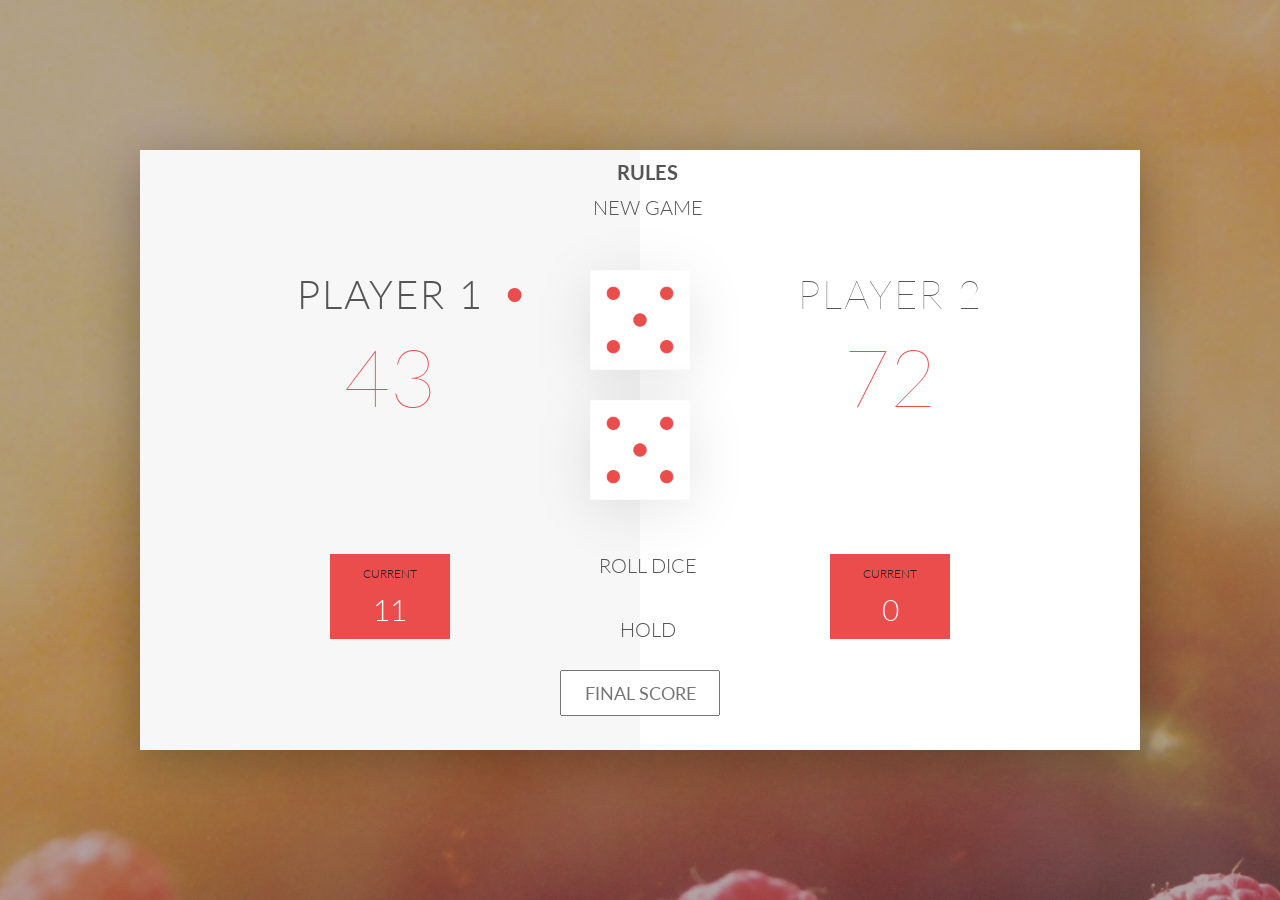
==== REACH-THE-FINAL SCORE/index.html @ 59929276 "first commit" ====
<!DOCTYPE html>
<html lang="en">
    <head>
        <meta charset="UTF-8">
        <link href="https://fonts.googleapis.com/css?family=Lato:100,300,600" rel="stylesheet" type="text/css">
        <link href="http://code.ionicframework.com/ionicons/2.0.1/css/ionicons.min.css" rel="stylesheet" type="text/css">
        <link type="text/css" rel="stylesheet" href="style.css">
        
        <title>Pig Game</title>
    </head>

    <body>
        <div class="wrapper clearfix">
            <div class="player-0-panel active">
                <div class="player-name" id="name-0">Player 1</div>
                <div class="player-score" id="score-0">43</div>
                <div class="player-current-box">
                    <div class="player-current-label">Current</div>
                    <div class="player-current-score" id="current-0">11</div>
                </div>
            </div>
            
            <div class="player-1-panel">
                <div class="player-name" id="name-1">Player 2</div>
                <div class="player-score" id="score-1">72</div>
                <div class="player-current-box">
                    <div class="player-current-label">Current</div>
                    <div class="player-current-score" id="current-1">0</div>
                </div>
            </div>
            <button class="btn-rules"><i class="ion-android-arrow-dropright-circle"></i><b>RULES</b></button>
            <button class="btn-new"><i class="ion-ios-plus-outline"></i>New game</button>
            <button class="btn-roll"><i class="ion-ios-loop"></i>Roll dice</button>
            <button class="btn-hold"><i class="ion-ios-download-outline"></i>Hold</button>
            
            <input type="text" placeholder="Final score" class="final-score">
            
            <img src="dice-5.png" alt="Dice" class="dice" id="dice-1">
            <img src="dice-5.png" alt="Dice" class="dice" id="dice-2">
        </div>
        
        <!--<script src="app.js"></script>-->
        <script src="challenges.js"></script>
    </body>
</html>
---- REACH-THE-FINAL SCORE/style.css ----
/**********************************************
*** GENERAL
**********************************************/

.final-score {
    position: absolute;
    left: 50%;
    transform: translateX(-50%);
    top: 520px;
    color: #555;
    font-size: 18px;
    font-family: 'Lato';
    text-align: center;
    padding: 10px;
    width: 160px;
    text-transform: uppercase;
}

.final-score:focus { outline: none; }

#dice-1 { top: 120px; }
#dice-2 { top: 250px; }


* {
    margin: 0;
    padding: 0;
    box-sizing: border-box;
    
}

.clearfix::after {
    content: "";
    display: table;
    clear: both;
}

body {
    background-image: linear-gradient(rgba(62, 20, 20, 0.4), rgba(62, 20, 20, 0.4)), url(back.jpg);
    background-size: cover;
    background-position: center;
    font-family: Lato;
    font-weight: 300;
    position: relative;
    height: 100vh;
    color: #555;
}

.wrapper {
    width: 1000px;
    position: absolute;
    top: 50%;
    left: 50%;
    transform: translate(-50%, -50%);
    background-color: #fff;
    box-shadow: 0px 10px 50px rgba(0, 0, 0, 0.3);
    overflow: hidden;
}

.player-0-panel,
.player-1-panel {
    width: 50%;
    float: left;
    height: 600px;
    padding: 100px;
}



/**********************************************
*** PLAYERS
**********************************************/

.player-name {
    font-size: 40px;
    text-align: center;
    text-transform: uppercase;
    letter-spacing: 2px;
    font-weight: 100;
    margin-top: 20px;
    margin-bottom: 10px;
    position: relative;
}

.player-score {
    text-align: center;
    font-size: 80px;
    font-weight: 100;
    color: #EB4D4D;
    margin-bottom: 130px;
}

.active { background-color: #f7f7f7; }
.active .player-name { font-weight: 300; }

.active .player-name::after {
    content: "\2022";
    font-size: 47px;
    position: absolute;
    color: #EB4D4D;
    top: -7px;
    right: 10px;
    
}

.player-current-box {
    background-color: #EB4D4D;
    color: #fff;
    width: 40%;
    margin: 0 auto;
    padding: 12px;
    text-align: center;
}

.player-current-label {
    text-transform: uppercase;
    margin-bottom: 10px;
    font-size: 12px;
    color: #222;
}

.player-current-score {
    font-size: 30px;
}

button {
    position: absolute;
    width: 200px;
    left: 50%;
    transform: translateX(-50%);
    color: #555;
    background: none;
    border: none;
    font-family: Lato;
    font-size: 20px;
    text-transform: uppercase;
    cursor: pointer;
    font-weight: 300;
    transition: background-color 0.3s, color 0.3s;
}

button:hover { font-weight: 600; }
button:hover i { margin-right: 20px; }

button:focus {
    outline: none;
}

i {
    color: #EB4D4D;
    display: inline-block;
    margin-right: 15px;
    font-size: 32px;
    line-height: 1;
    vertical-align: text-top;
    margin-top: -4px;
    transition: margin 0.3s;
}

.btn-rules {top: 10px;}
.btn-new { top: 45px;}
.btn-roll { top: 403px;}
.btn-hold { top: 467px;}

.dice {
    position: absolute;
    left: 50%;
    top: 178px;
    transform: translateX(-50%);
    height: 100px;
    box-shadow: 0px 10px 60px rgba(0, 0, 0, 0.10);
}

.winner { background-color: #f7f7f7; }
.winner .player-name { font-weight: 300; color: #EB4D4D; }
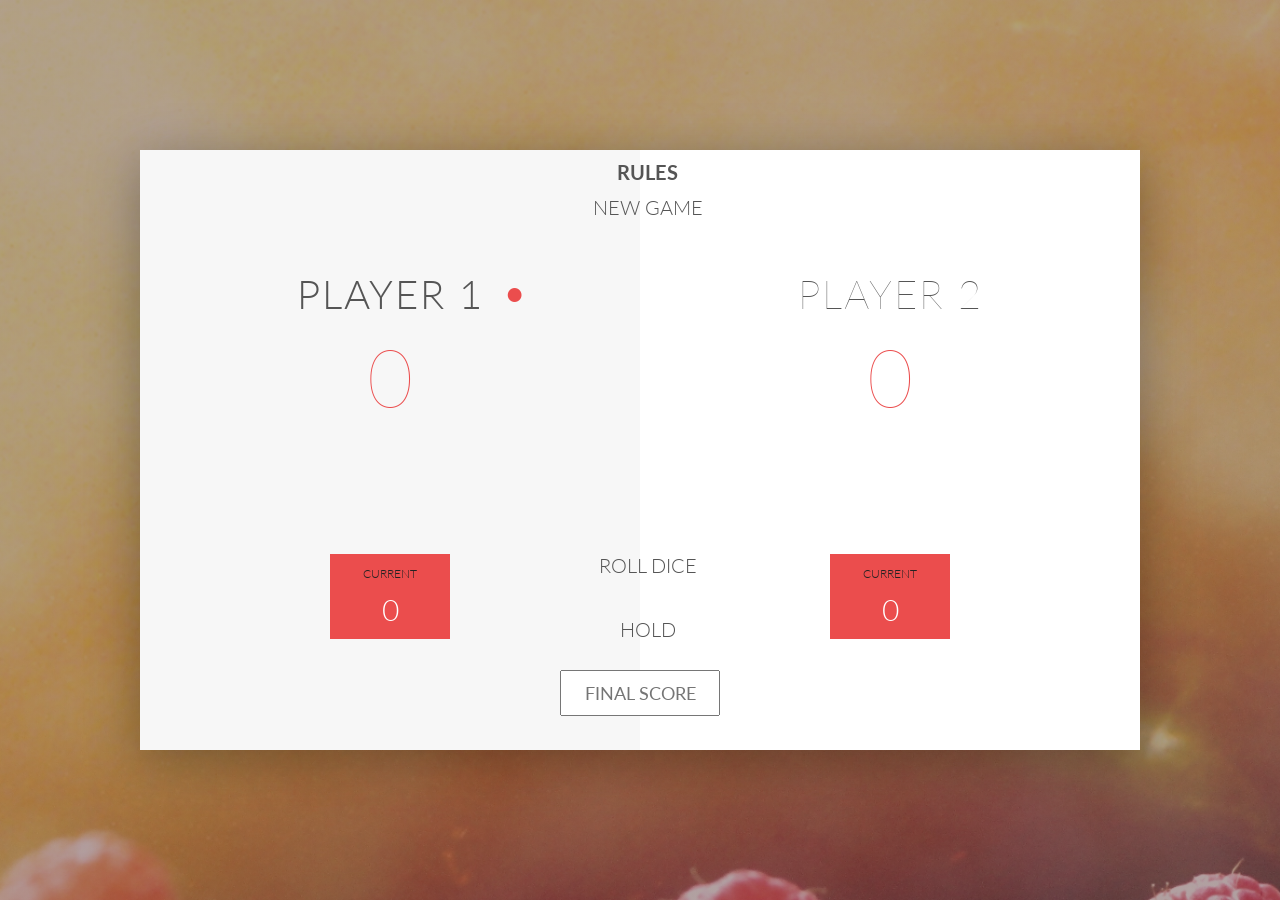
==== commit 09a82ac9: "commit3" ====
--- a/REACH-THE-FINAL SCORE/index.html
+++ b/REACH-THE-FINAL SCORE/index.html
@@ -40,6 +40,6 @@
         </div>
         
         <!--<script src="app.js"></script>-->
-        <script src="challenges.js"></script>
+        <script src="app.js"></script>
     </body>
 </html>
